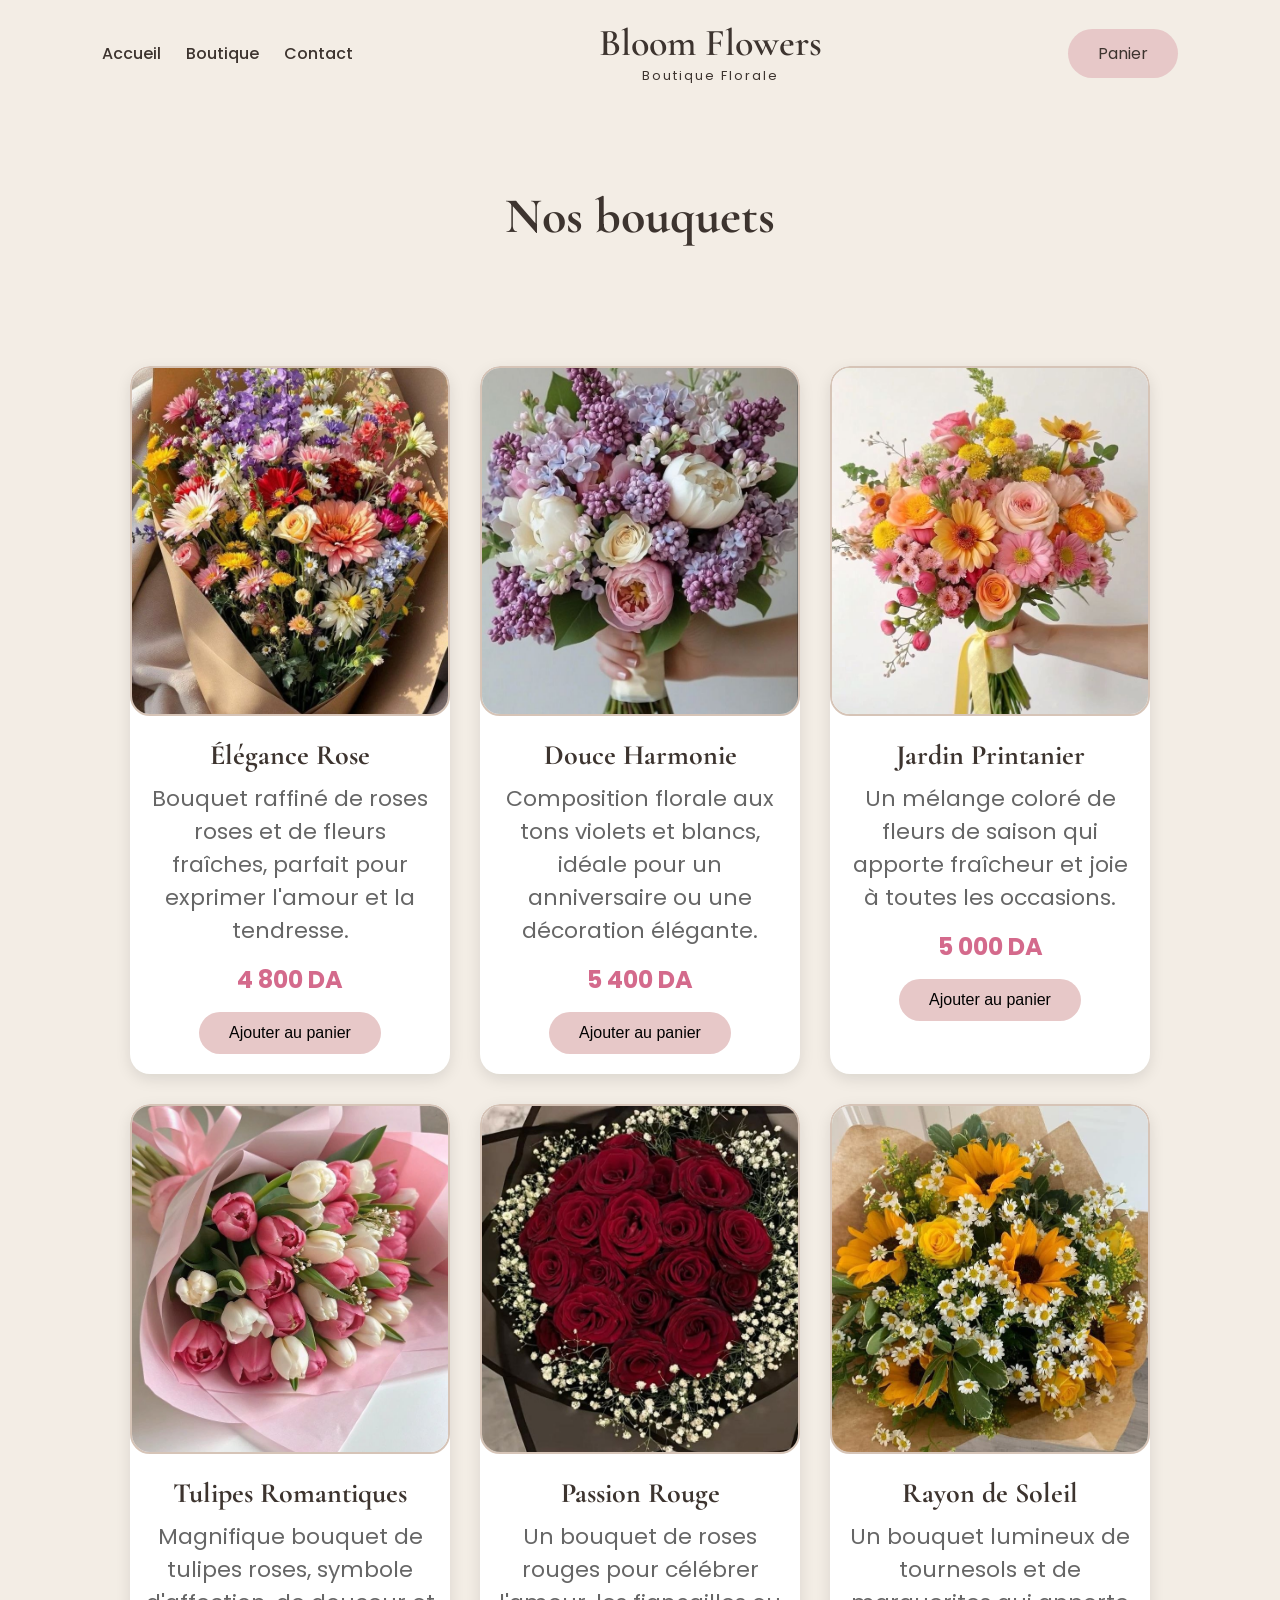
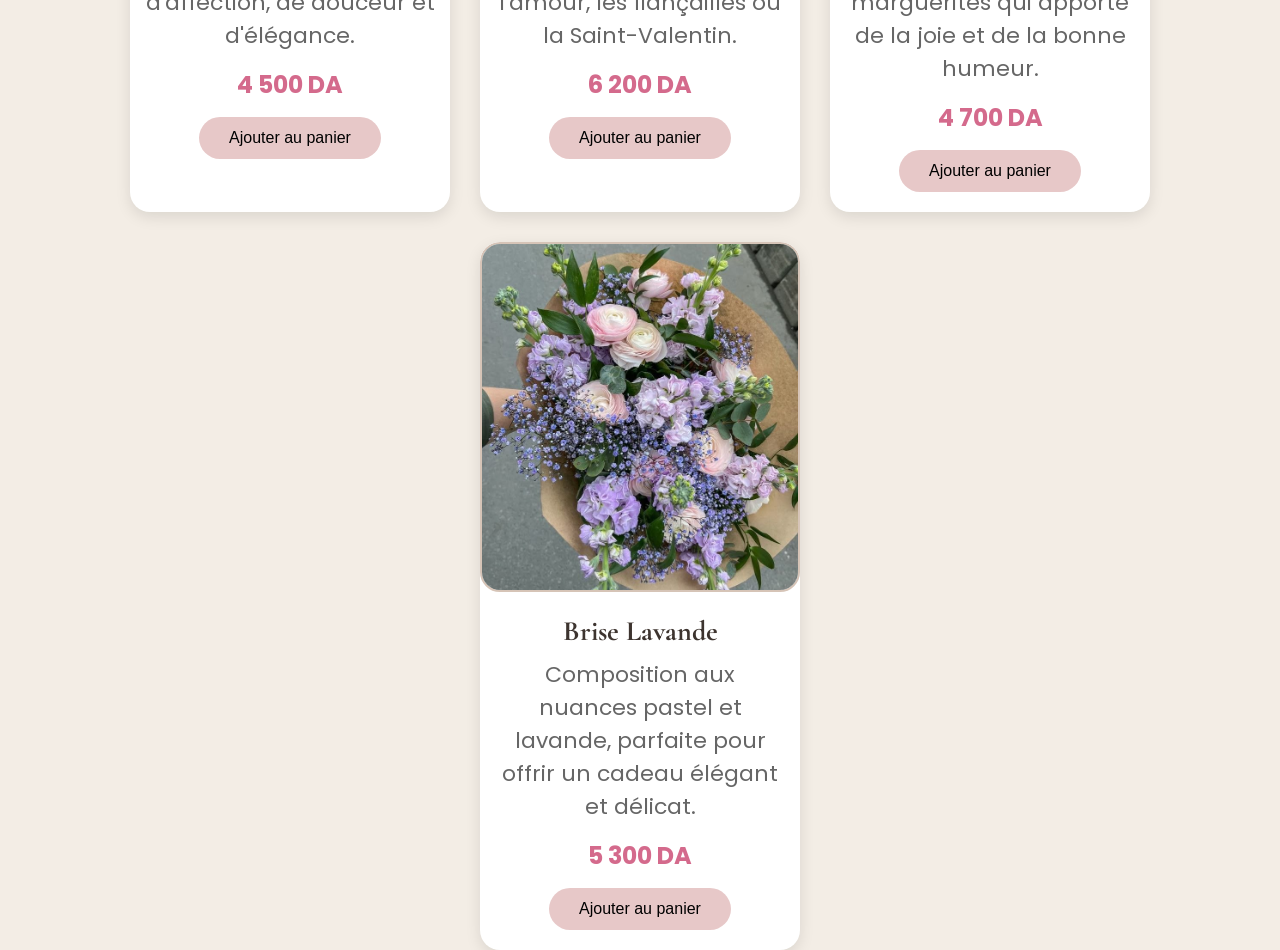
==== html/shop.html @ 79d55cc4 "Premier commit" ====
<!DOCTYPE html>
<html lang="fr">
<head>
<meta charset="UTF-8">
<meta name="viewport" content="width=device-width, initial-scale=1.0">
<title>Boutique</title>
<link rel="stylesheet" href="../css/style.css">
</head>
<body>

<nav class="navbar">
    <div class="nav-links">
        <a href="../index.html">Accueil</a>
        <a href="shop.html">Boutique</a>
        <a href="contact.html">Contact</a>
    </div>

    <div class="logo">
        <h1>Bloom Flowers</h1>
        <p>Boutique Florale</p>
    </div>

    <a href="cart.html" class="btn-nav">Panier</a>
</nav>
<section class="products">

<h2>Nos bouquets</h2>



</section>
<div class="cards">
<div class="card">
    <img src="../images/img1.jpg" alt="Élégance Rose">
    <h3>Élégance Rose</h3>
    <p>Bouquet raffiné de roses roses et de fleurs fraîches, parfait pour exprimer l'amour et la tendresse.</p>
    <h4>4 800 DA</h4>
    <button class="add-to-cart"
        data-name="Élégance Rose"
        data-price="4800">
    Ajouter au panier
</button>
</div>

<div class="card">
    <img src="../images/img2.jpg" alt="Douce Harmonie">
    <h3>Douce Harmonie</h3>
    <p>Composition florale aux tons violets et blancs, idéale pour un anniversaire ou une décoration élégante.</p>
    <h4>5 400 DA</h4>
    <button class="add-to-cart"
        data-name="Douce Harmonie"
        data-price="5 400 DA">
    Ajouter au panier
</button>
</div>
                  
<div class="card">
    <img src="../images/img3.jpg" alt="Jardin Printanier">
    <h3>Jardin Printanier</h3>
    <p>Un mélange coloré de fleurs de saison qui apporte fraîcheur et joie à toutes les occasions.</p>
    <h4>5 000 DA</h4>
   <button class="add-to-cart"
        data-name="Jardin Printanier"
        data-price="5000">
    Ajouter au panier
</button>
</div>

<div class="card">
    <img src="../images/img4.jpg" alt="Tulipes Romantiques">
    <h3>Tulipes Romantiques</h3>
    <p>Magnifique bouquet de tulipes roses, symbole d'affection, de douceur et d'élégance.</p>
    <h4>4 500 DA</h4>
  <button class="add-to-cart"
        data-name="Tulipes Romantiques"
        data-price="4500">
    Ajouter au panier
</button>
</div>

<div class="card">
    <img src="../images/img5.jpg" alt="Passion Rouge">
    <h3>Passion Rouge</h3>
    <p>Un bouquet de roses rouges pour célébrer l'amour, les fiançailles ou la Saint-Valentin.</p>
    <h4>6 200 DA</h4>
   <button class="add-to-cart"
        data-name="Passion Rouge"
        data-price="6200">
    Ajouter au panier
</button>
</div>

<div class="card">
    <img src="../images/img6.jpg" alt="Rayon de Soleil">
    <h3>Rayon de Soleil</h3>
    <p>Un bouquet lumineux de tournesols et de marguerites qui apporte de la joie et de la bonne humeur.</p>
    <h4>4 700 DA</h4>
    <button class="add-to-cart"
        data-name="Rayon de Soleil"
        data-price="4700">
    Ajouter au panier
</button>
</div>

<div class="card">
    <img src="../images/img7.jpg" alt="Brise Lavande">
    <h3>Brise Lavande</h3>
    <p>Composition aux nuances pastel et lavande, parfaite pour offrir un cadeau élégant et délicat.</p>
    <h4>5 300 DA</h4>
    <button class="add-to-cart"
        data-name="Brise Lavande"
        data-price="5300">
    Ajouter au panier
</button>
</div>
</div>
<script src="../js/app.js"></script>

</body>
</html>
---- css/style.css ----
/* Google Font */
@import url('https://fonts.googleapis.com/css2?family=Cormorant+Garamond:wght@300;400;500;600&family=Poppins:wght@300;400&display=swap');

*{
    margin:0;
    padding:0;
    box-sizing:border-box;
}

body{
    background:#f3ede5;
    color:#3d342f;
    font-family:'Poppins', sans-serif;
}

/* Navbar */

.navbar{
    display:flex;
    justify-content:space-between;
    align-items:center;
    padding:20px 8%;
    background:#f3ede5;
}

.logo{
    text-align:center;
}

.logo h1{
    font-family:'Cormorant Garamond', serif;
    font-size:38px;
    font-weight:600;
}

.logo p{
    font-size:13px;
    letter-spacing:2px;
}

.navbar a{
    text-decoration:none;
    color:#3d342f;
}

.btn-nav{
    background:#e7c8c8;
    padding:12px 30px;
    border-radius:30px;
}

/* Hero */

.hero{
    height:90vh;
    background:url("../images/hero.jpg") center/cover no-repeat;
    display:flex;
    justify-content:center;
    align-items:center;
    text-align:center;
}

.hero-text{
    color:white;
    background:rgba(0,0,0,0.15);
    padding:30px;
    border-radius:10px;
}

.hero h2{
    font-family:'Cormorant Garamond', serif;
    font-size:70px;
    max-width:700px;
}

.hero p{
    font-size:22px;
    margin-top:15px;
}

/* About */

.about{
    display:flex;
    justify-content:space-between;
    align-items:center;
    gap:60px;
    padding:100px 10%;
}

.about-text{
    flex:1;
}

.about-text h2{
    font-family:'Cormorant Garamond', serif;
    font-size:50px;
    margin-bottom:20px;
}

.about-text p{
    line-height:1.8;
}

.about-image{
    flex:1;
    text-align:center;
}

.about-image img{
    width:350px;
    height:350px;
    object-fit:cover;
    border-radius:50%;
}

/* Banner */

.banner{
    height:250px;
    background:url("../images/banner.jpg") center/cover no-repeat;
}

/* Products */

.products{
    padding:100px 10%;
}

.products h2{
    font-family:'Cormorant Garamond', serif;
    font-size:55px;
    margin-bottom:50px;
}

.cards{
    display:flex;
    justify-content:center;
    gap:30px;
    flex-wrap:wrap;
}

.card{
    width:320px;
    text-align:center;
}

.card img{
    width:100%;
    height:420px;
    object-fit:cover;
    border-radius:160px 160px 0 0;
    border:2px solid #d6c4b7;
}

.card h3{
    font-family:'Cormorant Garamond', serif;
    font-size:32px;
    margin-top:15px;
}

.card p{
    margin:15px 0;
    font-size:22px;
}

.card button{
    border:none;
    background:#e7c8c8;
    padding:14px 40px;
    border-radius:30px;
    cursor:pointer;
    transition:0.3s;
}

.card button:hover{
    transform:translateY(-3px);
}

/* Responsive */

@media(max-width:900px){

    .about{
        flex-direction:column;
    }

    .hero h2{
        font-size:45px;
    }

    .products h2{
        font-size:40px;
    }

}
footer{
    text-align:center;
    padding:30px;
    background:#e7ddd3;
}
/* Panier */

.cart{
    padding:80px 10%;
    min-height:70vh;
}

.cart h2{
    font-family:'Cormorant Garamond', serif;
    font-size:50px;
    margin-bottom:40px;
}

.cart-item{
    display:flex;
    align-items:center;
    gap:20px;
    background:white;
    padding:20px;
    border-radius:15px;
    margin-bottom:20px;
}

.cart-item img{
    width:120px;
    height:120px;
    object-fit:cover;
    border-radius:10px;
}

.total{
    margin-top:40px;
    text-align:right;
}

.total h3{
    margin-bottom:20px;
    font-size:28px;
}

.total button{
    border:none;
    background:#e7c8c8;
    padding:15px 35px;
    border-radius:30px;
    cursor:pointer;
}
.products{
    padding:80px 10%;
}

.products h2{
    text-align:center;
    margin-bottom:40px;
    font-size:50px;
}

.cards{
    display:flex;
    justify-content:center;
    gap:30px;
    flex-wrap:wrap;
}

.card{
    width:300px;
    text-align:center;
}

.card img{
    width:100%;
    height:350px;
    object-fit:cover;
    border-radius:20px;
}

.card h3{
    margin-top:15px;
}

.card p{
    margin:10px 0;
}

.card button{
    border:none;
    padding:12px 25px;
    border-radius:25px;
    cursor:pointer;
    background:#e7c8c8;
}
/* Contact */

.contact{
    padding:80px 10%;
    text-align:center;
}

.contact h2{
    font-size:50px;
    margin-bottom:40px;
    font-family:'Cormorant Garamond', serif;
}

.contact-form{
    max-width:600px;
    margin:auto;
    display:flex;
    flex-direction:column;
    gap:20px;
}

.contact-form input,
.contact-form textarea{
    padding:15px;
    border:1px solid #d6c4b7;
    border-radius:10px;
    font-size:16px;
}

.contact-form button{
    border:none;
    background:#e7c8c8;
    padding:15px;
    border-radius:30px;
    cursor:pointer;
    font-size:16px;
}
.nav-links{
    display:flex;
    gap:25px;
}

.nav-links a{
    text-decoration:none;
    color:#3d342f;
    font-weight:500;
}
.card{
    width:320px;
    background:#fff;
    border-radius:20px;
    overflow:hidden;
    box-shadow:0 5px 15px rgba(0,0,0,0.1);
    transition:0.3s;
    text-align:center;
    padding-bottom:20px;
}

.card:hover{
    transform:translateY(-8px);
}

.card img{
    width:100%;
    height:350px;
    object-fit:cover;
}

.card h3{
    margin:15px 0 10px;
    font-size:28px;
    font-family:'Cormorant Garamond', serif;
}

.card p{
    padding:0 15px;
    color:#666;
    line-height:1.5;
    min-height:80px;
}

.card h4{
    color:#d46a8c;
    font-size:24px;
    margin:15px 0;
}

.card button{
    background:#e7c8c8;
    border:none;
    padding:12px 30px;
    border-radius:30px;
    cursor:pointer;
    font-size:16px;
    transition:0.3s;
}

.card button:hover{
    background:#d9a9a9;
}
#order-form{
    display:flex;
    flex-direction:column;
    gap:15px;
    margin-top:30px;
}

#order-form input{
    padding:12px;
    border:1px solid #ccc;
    border-radius:8px;
    font-size:16px;
}

#order-form button{
    padding:15px;
    background:#e7c8c8;
    border:none;
    border-radius:30px;
    cursor:pointer;
    font-size:16px;
}
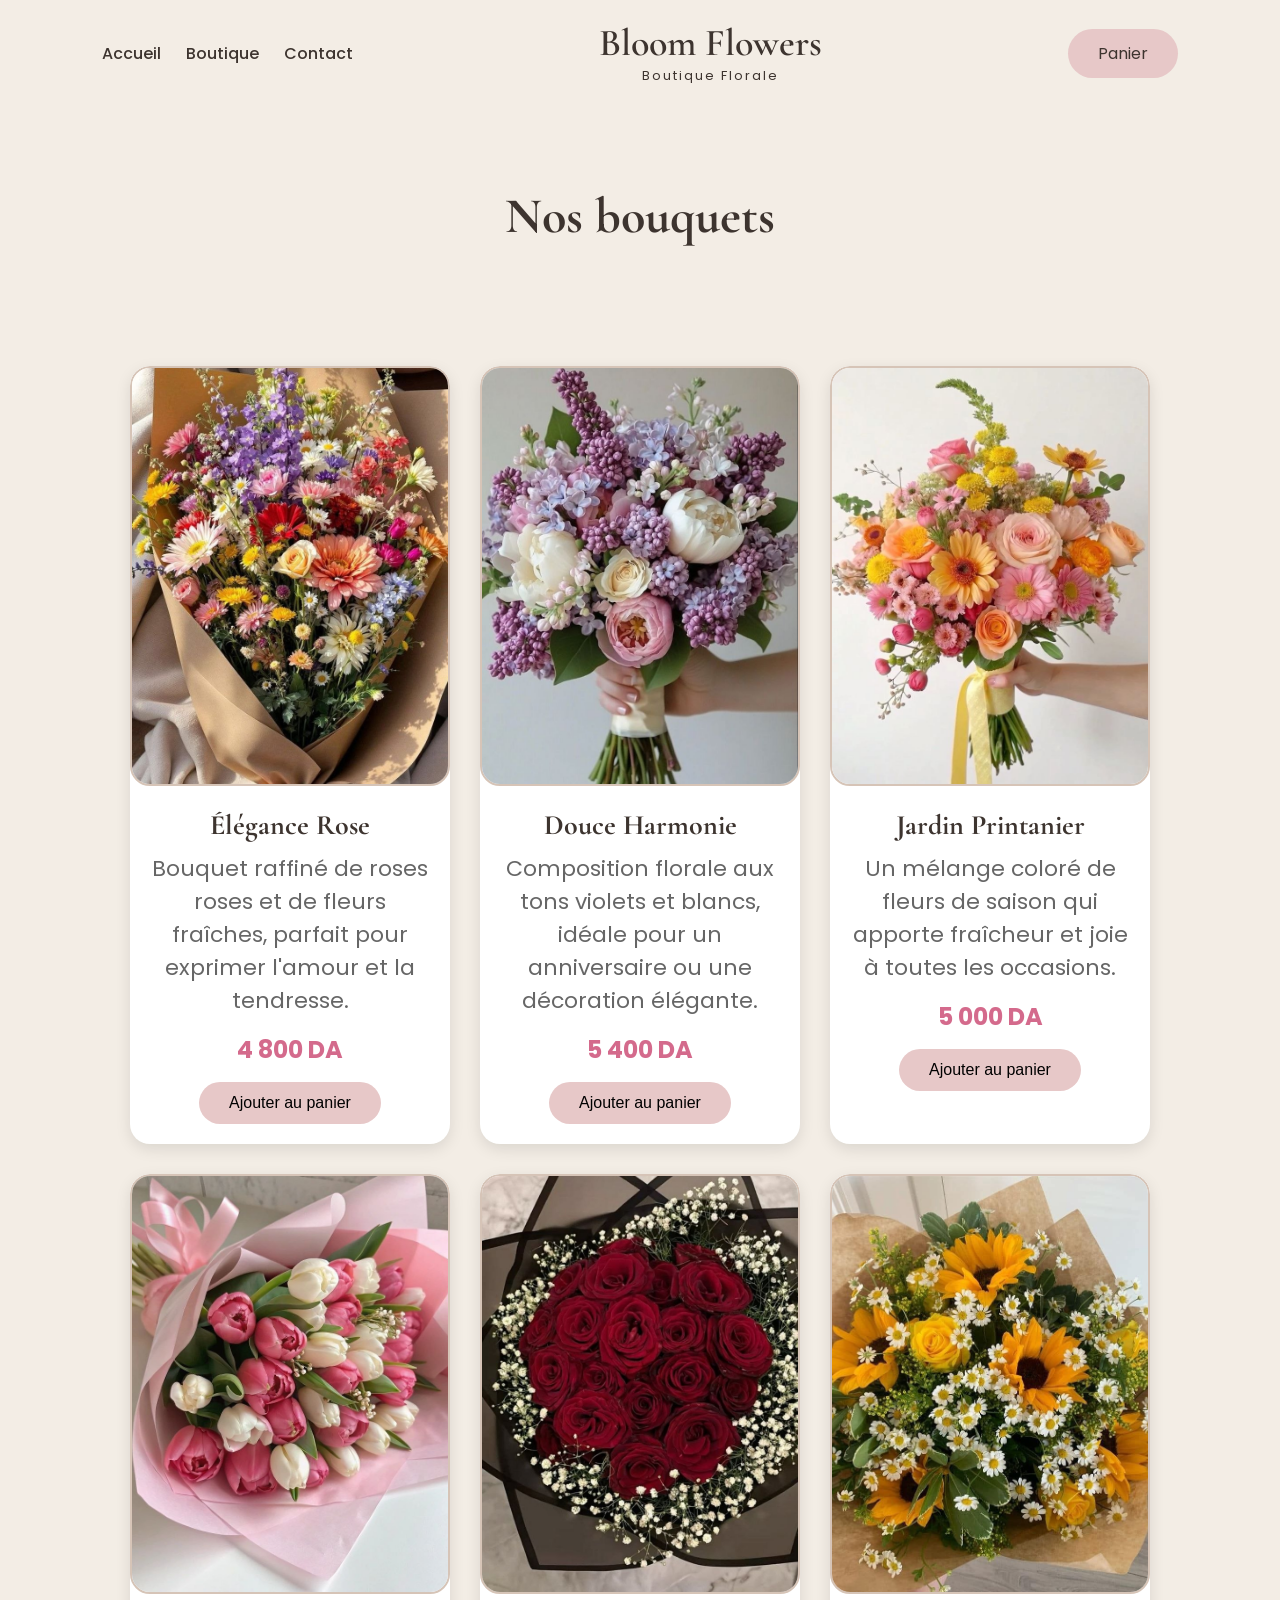
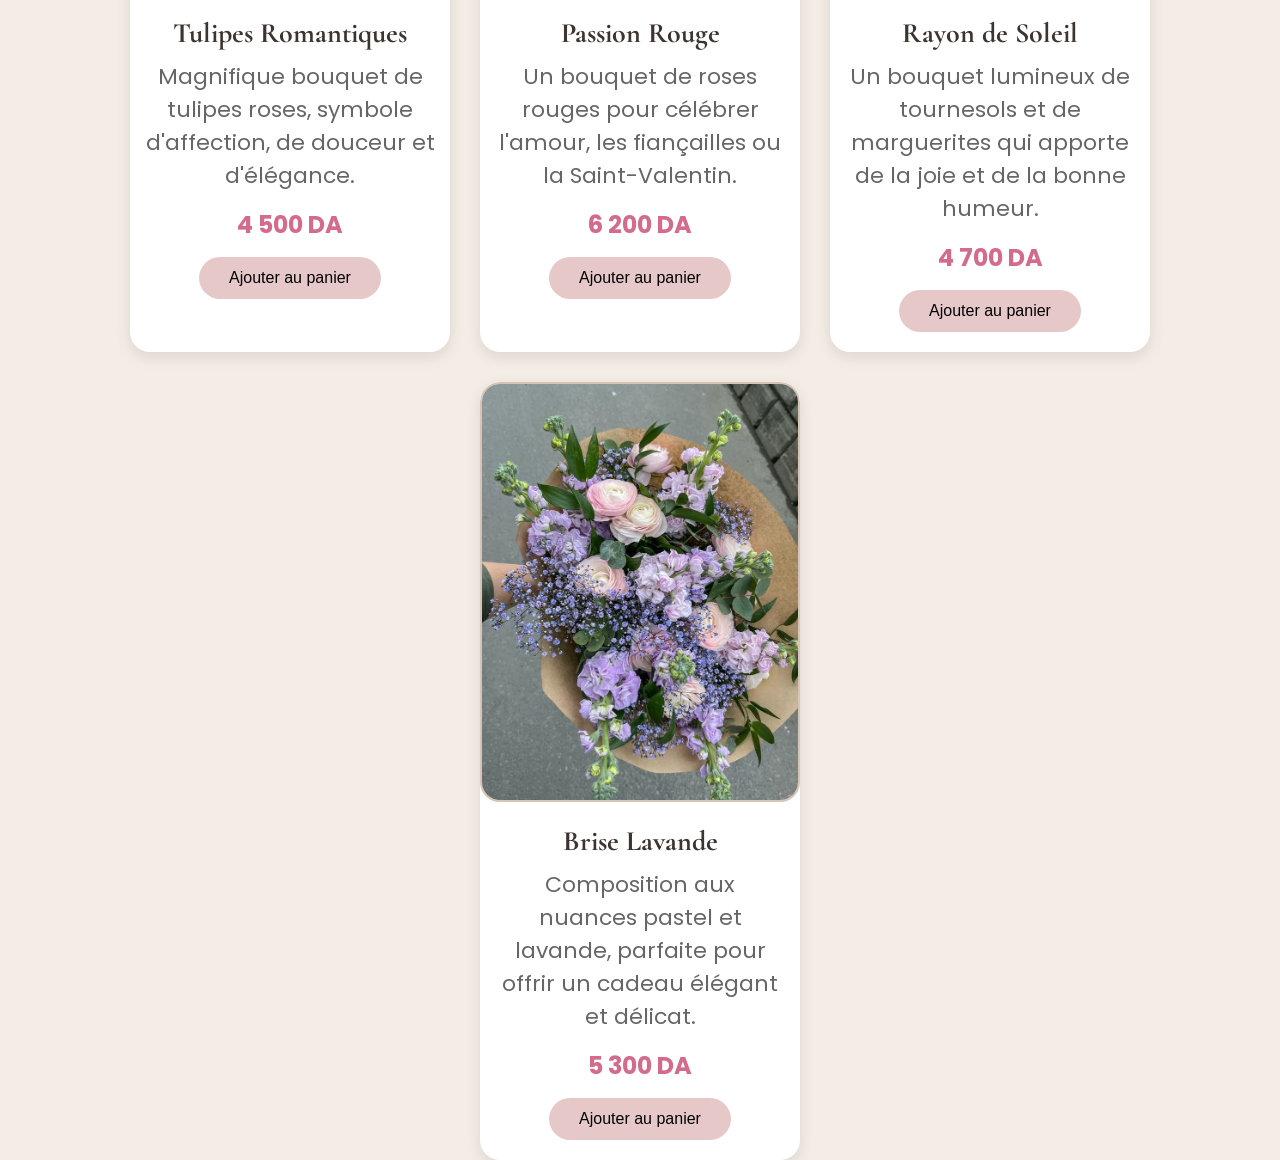
==== commit 76b54fcb: "Correction du panier et de l'accueil" ====
--- a/html/shop.html
+++ b/html/shop.html
@@ -49,7 +49,7 @@
     <h4>5 400 DA</h4>
     <button class="add-to-cart"
         data-name="Douce Harmonie"
-        data-price="5 400 DA">
+        data-price="5400">
     Ajouter au panier
 </button>
 </div>
--- a/css/style.css
+++ b/css/style.css
@@ -1,4 +1,4 @@
-/* Google Font */
+
 @import url('https://fonts.googleapis.com/css2?family=Cormorant+Garamond:wght@300;400;500;600&family=Poppins:wght@300;400&display=swap');
 
 *{
@@ -13,7 +13,7 @@
     font-family:'Poppins', sans-serif;
 }
 
-/* Navbar */
+
 
 .navbar{
     display:flex;
@@ -78,43 +78,43 @@
     margin-top:15px;
 }
 
-/* About */
-
 .about{
     display:flex;
-    justify-content:space-between;
+    flex-direction:column;
     align-items:center;
-    gap:60px;
-    padding:100px 10%;
+    text-align:center;
+    padding:50px 20px;
+    gap:30px;
 }
 
 .about-text{
-    flex:1;
+    width:100%;
 }
 
 .about-text h2{
-    font-family:'Cormorant Garamond', serif;
-    font-size:50px;
-    margin-bottom:20px;
+    font-size:38px;
+    line-height:1.2;
 }
 
 .about-text p{
-    line-height:1.8;
+    font-size:18px;
 }
 
 .about-image{
-    flex:1;
-    text-align:center;
+    width:100%;
+    display:flex;
+    justify-content:center;
 }
 
 .about-image img{
-    width:350px;
-    height:350px;
+    width:220px;
+    height:220px;
+    max-width:100%;
+    border-radius:50%;
     object-fit:cover;
-    border-radius:50%;
-}
-
-/* Banner */
+}
+
+
 
 .banner{
     height:250px;
@@ -177,29 +177,13 @@
     transform:translateY(-3px);
 }
 
-/* Responsive */
-
-@media(max-width:900px){
-
-    .about{
-        flex-direction:column;
-    }
-
-    .hero h2{
-        font-size:45px;
-    }
-
-    .products h2{
-        font-size:40px;
-    }
-
-}
+
 footer{
     text-align:center;
     padding:30px;
     background:#e7ddd3;
 }
-/* Panier */
+
 
 .cart{
     padding:80px 10%;
@@ -270,7 +254,7 @@
 
 .card img{
     width:100%;
-    height:350px;
+    
     object-fit:cover;
     border-radius:20px;
 }
@@ -290,7 +274,7 @@
     cursor:pointer;
     background:#e7c8c8;
 }
-/* Contact */
+
 
 .contact{
     padding:80px 10%;
@@ -354,7 +338,6 @@
 
 .card img{
     width:100%;
-    height:350px;
     object-fit:cover;
 }
 
@@ -411,4 +394,102 @@
     border-radius:30px;
     cursor:pointer;
     font-size:16px;
+}
+
+@media (max-width:768px){
+
+    .navbar{
+        flex-direction:column;
+        gap:20px;
+        padding:20px;
+    }
+
+    .nav-links{
+        flex-direction:column;
+        align-items:center;
+        gap:15px;
+    }
+
+    .hero{
+        height:70vh;
+        padding:20px;
+    }
+
+    .hero h2{
+        font-size:38px;
+        line-height:1.2;
+    }
+
+    .hero p{
+        font-size:18px;
+    }
+
+    .about{
+        flex-direction:column;
+        padding:60px 20px;
+        text-align:center;
+    }
+
+    .about-image img{
+        width:250px;
+        height:250px;
+    }
+
+    .products{
+        padding:60px 20px;
+    }
+
+    .products h2{
+        font-size:38px;
+        text-align:center;
+    }
+
+    .cards{
+        flex-direction:column;
+        align-items:center;
+    }
+
+    .card{
+        width:100%;
+        max-width:350px;
+    }
+
+    .card img{
+        height:300px;
+    }
+
+    .cart{
+        padding:60px 20px;
+    }
+
+    .cart-item{
+        flex-direction:column;
+        text-align:center;
+    }
+
+    .cart-item img{
+        width:180px;
+        height:180px;
+    }
+
+    .total{
+        text-align:center;
+    }
+
+    .contact{
+        padding:60px 20px;
+    }
+
+    .contact h2{
+        font-size:38px;
+    }
+
+    .contact-form{
+        width:100%;
+    }
+
+    footer{
+        padding:20px;
+        font-size:14px;
+    }
 }
